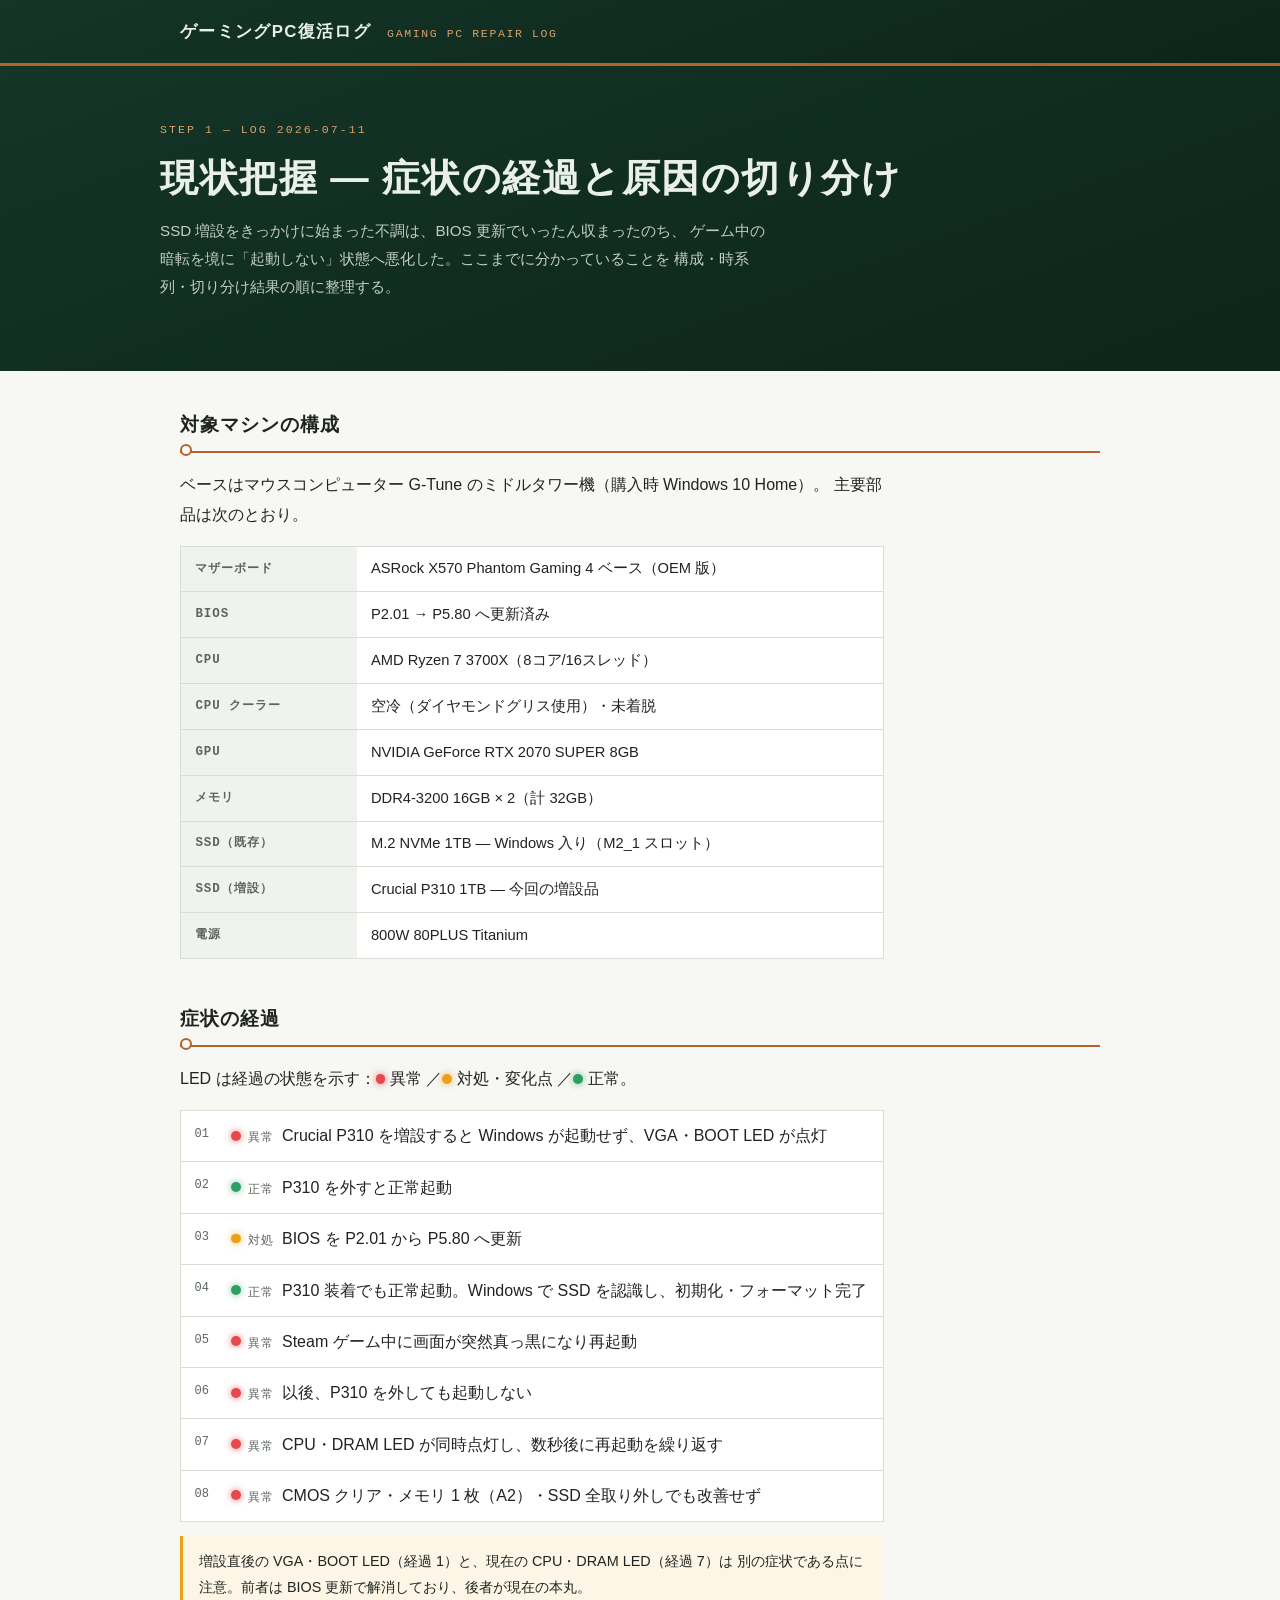
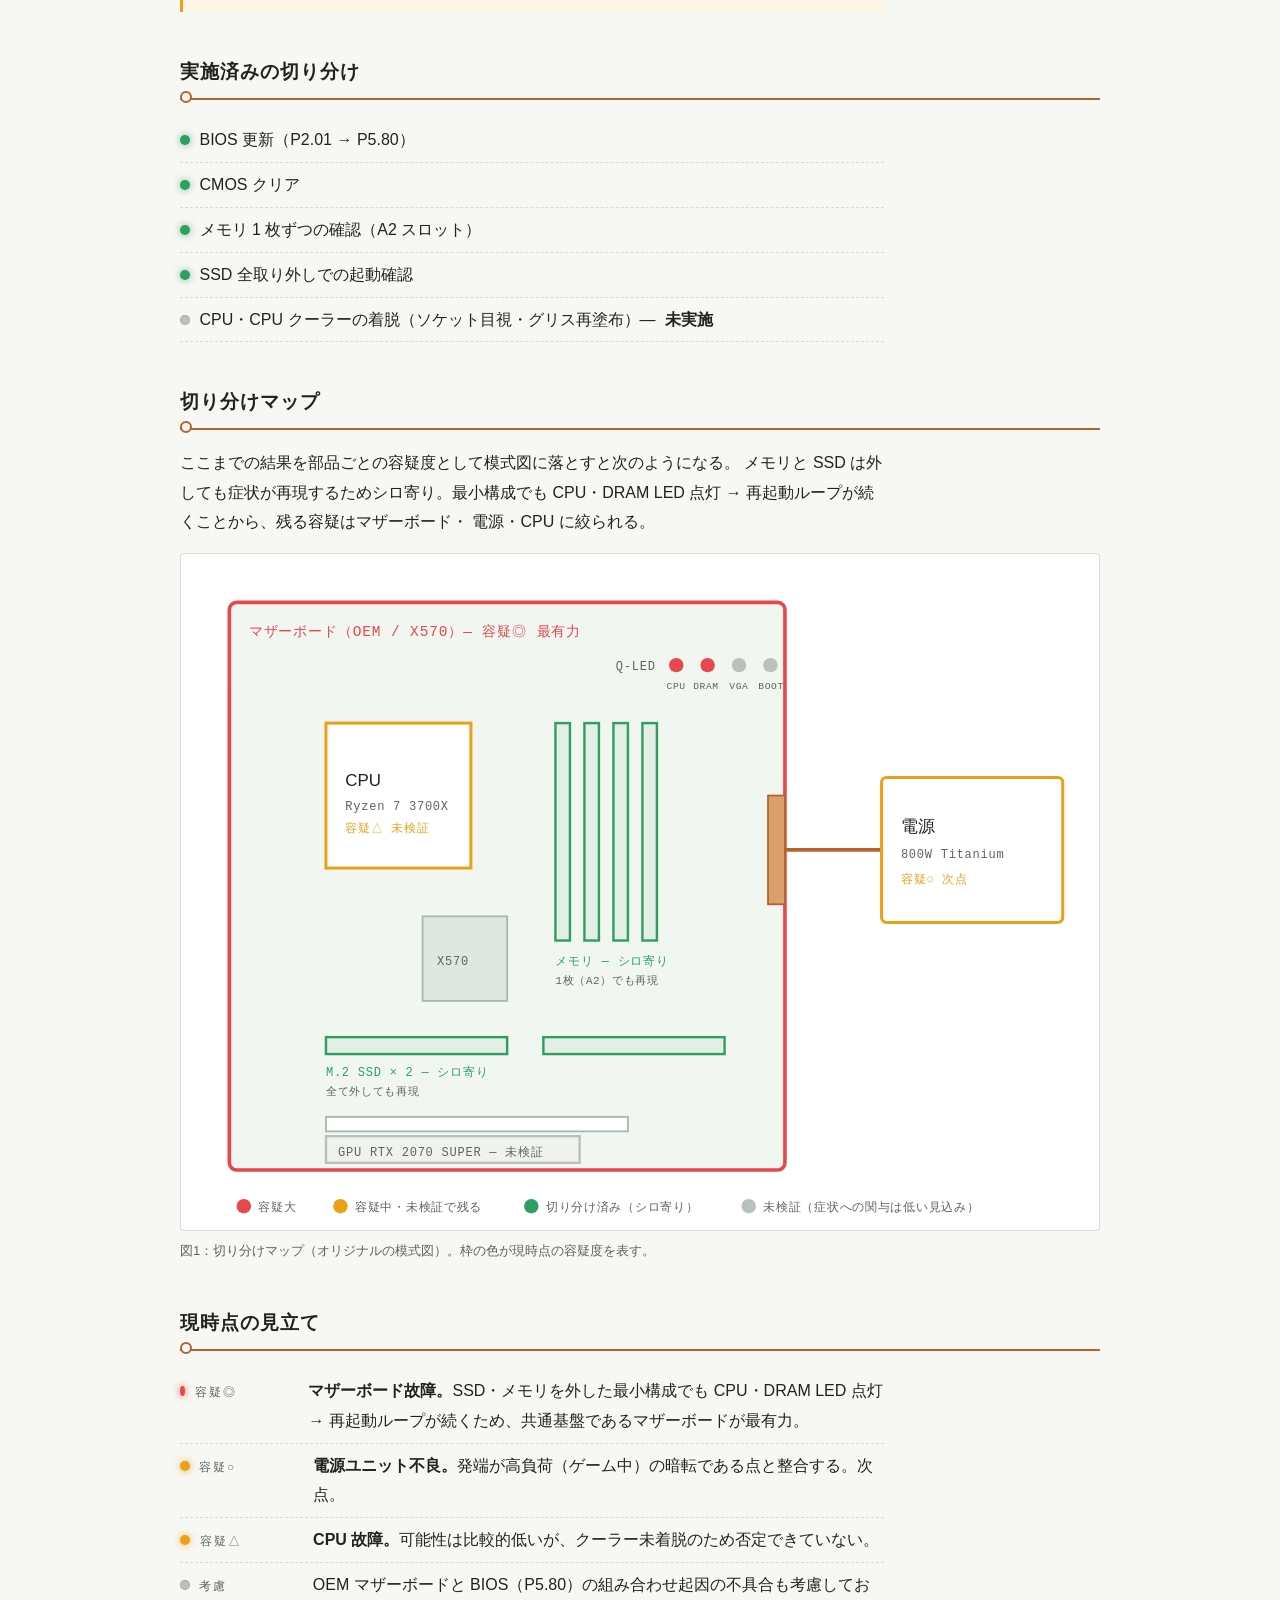
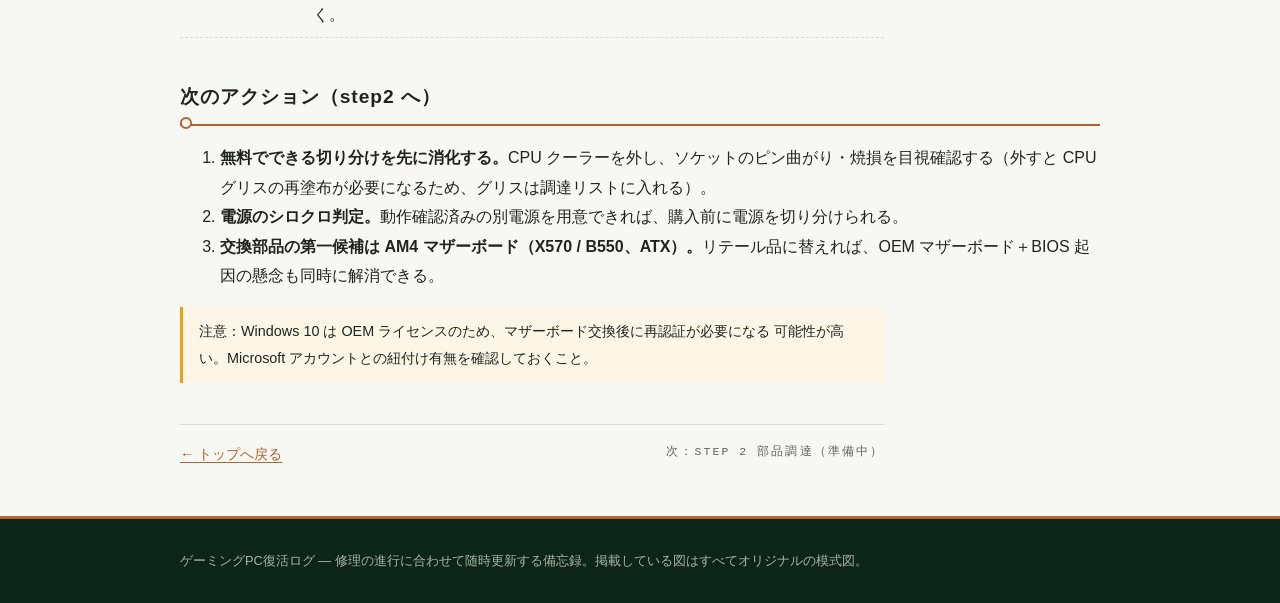
==== docs/site/step1-current-status.html @ 760cc9f0 "プロジェクト初期化と step1（現状把握）の備忘録を作成 project.txt の手順を適用し、step1 として docs/ の 2 文書から現状を整理。 備忘録サイト docs/site/ の" ====
<!DOCTYPE html>
<html lang="ja">
<head>
<meta charset="UTF-8">
<meta name="viewport" content="width=device-width, initial-scale=1">
<title>step1 現状把握 — ゲーミングPC復活ログ</title>
<meta name="description" content="故障したゲーミングPCの構成・症状の経過・原因切り分けの記録（step1）">
<link rel="stylesheet" href="style.css">
</head>
<body>

<header class="site-header">
  <div class="site-header__inner">
    <p class="site-header__title"><a href="index.html">ゲーミングPC復活ログ</a></p>
    <span class="site-header__tag">GAMING PC REPAIR LOG</span>
  </div>
</header>

<section class="hero">
  <div class="hero__inner">
    <p class="silk silk--onboard">STEP 1 — LOG 2026-07-11</p>
    <h1 class="hero__title">現状把握 — 症状の経過と原因の切り分け</h1>
    <p class="hero__lead">
      SSD 増設をきっかけに始まった不調は、BIOS 更新でいったん収まったのち、
      ゲーム中の暗転を境に「起動しない」状態へ悪化した。ここまでに分かっていることを
      構成・時系列・切り分け結果の順に整理する。
    </p>
  </div>
</section>

<main class="main">

  <section class="section">
    <h2 class="section__heading">対象マシンの構成</h2>
    <p>
      ベースはマウスコンピューター G-Tune のミドルタワー機（購入時 Windows 10 Home）。
      主要部品は次のとおり。
    </p>
    <table class="spec-table">
      <tbody>
        <tr><th>マザーボード</th><td>ASRock X570 Phantom Gaming 4 ベース（OEM 版）</td></tr>
        <tr><th>BIOS</th><td>P2.01 → P5.80 へ更新済み</td></tr>
        <tr><th>CPU</th><td>AMD Ryzen 7 3700X（8コア/16スレッド）</td></tr>
        <tr><th>CPU クーラー</th><td>空冷（ダイヤモンドグリス使用）・未着脱</td></tr>
        <tr><th>GPU</th><td>NVIDIA GeForce RTX 2070 SUPER 8GB</td></tr>
        <tr><th>メモリ</th><td>DDR4-3200 16GB × 2（計 32GB）</td></tr>
        <tr><th>SSD（既存）</th><td>M.2 NVMe 1TB — Windows 入り（M2_1 スロット）</td></tr>
        <tr><th>SSD（増設）</th><td>Crucial P310 1TB — 今回の増設品</td></tr>
        <tr><th>電源</th><td>800W 80PLUS Titanium</td></tr>
      </tbody>
    </table>
  </section>

  <section class="section">
    <h2 class="section__heading">症状の経過</h2>
    <p>
      LED は経過の状態を示す：<span class="led led--red" aria-hidden="true"></span> 異常
      ／<span class="led led--amber" aria-hidden="true"></span> 対処・変化点
      ／<span class="led led--green" aria-hidden="true"></span> 正常。
    </p>
    <ol class="timeline">
      <li><span class="led led--red" aria-hidden="true"></span><span class="timeline__state">異常</span>Crucial P310 を増設すると Windows が起動せず、VGA・BOOT LED が点灯</li>
      <li><span class="led led--green" aria-hidden="true"></span><span class="timeline__state">正常</span>P310 を外すと正常起動</li>
      <li><span class="led led--amber" aria-hidden="true"></span><span class="timeline__state">対処</span>BIOS を P2.01 から P5.80 へ更新</li>
      <li><span class="led led--green" aria-hidden="true"></span><span class="timeline__state">正常</span>P310 装着でも正常起動。Windows で SSD を認識し、初期化・フォーマット完了</li>
      <li><span class="led led--red" aria-hidden="true"></span><span class="timeline__state">異常</span>Steam ゲーム中に画面が突然真っ黒になり再起動</li>
      <li><span class="led led--red" aria-hidden="true"></span><span class="timeline__state">異常</span>以後、P310 を外しても起動しない</li>
      <li><span class="led led--red" aria-hidden="true"></span><span class="timeline__state">異常</span>CPU・DRAM LED が同時点灯し、数秒後に再起動を繰り返す</li>
      <li><span class="led led--red" aria-hidden="true"></span><span class="timeline__state">異常</span>CMOS クリア・メモリ 1 枚（A2）・SSD 全取り外しでも改善せず</li>
    </ol>
    <p class="note">
      増設直後の VGA・BOOT LED（経過 1）と、現在の CPU・DRAM LED（経過 7）は
      別の症状である点に注意。前者は BIOS 更新で解消しており、後者が現在の本丸。
    </p>
  </section>

  <section class="section">
    <h2 class="section__heading">実施済みの切り分け</h2>
    <ul class="check-list">
      <li><span class="led led--green" aria-hidden="true"></span>BIOS 更新（P2.01 → P5.80）</li>
      <li><span class="led led--green" aria-hidden="true"></span>CMOS クリア</li>
      <li><span class="led led--green" aria-hidden="true"></span>メモリ 1 枚ずつの確認（A2 スロット）</li>
      <li><span class="led led--green" aria-hidden="true"></span>SSD 全取り外しでの起動確認</li>
      <li><span class="led" aria-hidden="true"></span>CPU・CPU クーラーの着脱（ソケット目視・グリス再塗布）— <strong>未実施</strong></li>
    </ul>
  </section>

  <section class="section">
    <h2 class="section__heading">切り分けマップ</h2>
    <p>
      ここまでの結果を部品ごとの容疑度として模式図に落とすと次のようになる。
      メモリと SSD は外しても症状が再現するためシロ寄り。最小構成でも
      CPU・DRAM LED 点灯 → 再起動ループが続くことから、残る容疑はマザーボード・
      電源・CPU に絞られる。
    </p>
    <figure class="figure">
      <svg viewBox="0 0 760 560" role="img" aria-label="マザーボードの模式図。マザーボード本体が容疑大（赤）、電源と CPU が容疑中（琥珀）、メモリと SSD は切り分け済みでシロ寄り（緑）、GPU は未検証（灰）">
        <!-- 基板本体（容疑大） -->
        <rect x="40" y="40" width="460" height="470" rx="6" fill="#f2f6f1" stroke="#e5484d" stroke-width="3"/>
        <text x="56" y="68" class="svg-silk" font-size="12" fill="#e5484d">マザーボード（OEM / X570）— 容疑◎ 最有力</text>

        <!-- 診断LEDクラスタ（基板右上） -->
        <g>
          <text x="360" y="96" class="svg-silk" font-size="10" fill="#5c655d">Q-LED</text>
          <circle cx="410" cy="92" r="6" fill="#e5484d"/>
          <circle cx="436" cy="92" r="6" fill="#e5484d"/>
          <circle cx="462" cy="92" r="6" fill="#b9c2ba"/>
          <circle cx="488" cy="92" r="6" fill="#b9c2ba"/>
          <text x="402" y="112" class="svg-silk" font-size="8" fill="#5c655d">CPU</text>
          <text x="424" y="112" class="svg-silk" font-size="8" fill="#5c655d">DRAM</text>
          <text x="454" y="112" class="svg-silk" font-size="8" fill="#5c655d">VGA</text>
          <text x="478" y="112" class="svg-silk" font-size="8" fill="#5c655d">BOOT</text>
        </g>

        <!-- CPU ソケット（容疑中・未検証） -->
        <rect x="120" y="140" width="120" height="120" fill="#ffffff" stroke="#eba117" stroke-width="2.5"/>
        <text x="136" y="192" font-size="14" fill="#20241f">CPU</text>
        <text x="136" y="212" class="svg-silk" font-size="10" fill="#5c655d">Ryzen 7 3700X</text>
        <text x="136" y="230" class="svg-silk" font-size="10" fill="#eba117">容疑△ 未検証</text>

        <!-- メモリスロット（シロ寄り） -->
        <g>
          <rect x="310" y="140" width="12" height="180" fill="#e3efe6" stroke="#2f9e63" stroke-width="2"/>
          <rect x="334" y="140" width="12" height="180" fill="#e3efe6" stroke="#2f9e63" stroke-width="2"/>
          <rect x="358" y="140" width="12" height="180" fill="#e3efe6" stroke="#2f9e63" stroke-width="2"/>
          <rect x="382" y="140" width="12" height="180" fill="#e3efe6" stroke="#2f9e63" stroke-width="2"/>
          <text x="310" y="340" class="svg-silk" font-size="10" fill="#2f9e63">メモリ — シロ寄り</text>
          <text x="310" y="356" class="svg-silk" font-size="9" fill="#5c655d">1枚（A2）でも再現</text>
        </g>

        <!-- チップセット -->
        <rect x="200" y="300" width="70" height="70" fill="#dfe8e0" stroke="#a9b8ab" stroke-width="1.5"/>
        <text x="212" y="340" class="svg-silk" font-size="10" fill="#5c655d">X570</text>

        <!-- M.2 スロット（シロ寄り） -->
        <g>
          <rect x="120" y="400" width="150" height="14" fill="#e3efe6" stroke="#2f9e63" stroke-width="2"/>
          <rect x="300" y="400" width="150" height="14" fill="#e3efe6" stroke="#2f9e63" stroke-width="2"/>
          <text x="120" y="432" class="svg-silk" font-size="10" fill="#2f9e63">M.2 SSD × 2 — シロ寄り</text>
          <text x="120" y="448" class="svg-silk" font-size="9" fill="#5c655d">全て外しても再現</text>
        </g>

        <!-- PCIe スロットと GPU（未検証） -->
        <g>
          <rect x="120" y="466" width="250" height="12" fill="#ffffff" stroke="#a9b8ab" stroke-width="1.5"/>
          <rect x="120" y="482" width="210" height="22" fill="#f0f2ee" stroke="#b9c2ba" stroke-width="2"/>
          <text x="130" y="498" class="svg-silk" font-size="10" fill="#5c655d">GPU RTX 2070 SUPER — 未検証</text>
        </g>

        <!-- 24pin コネクタと電源（容疑中） -->
        <rect x="486" y="200" width="14" height="90" fill="#d9a06b" stroke="#b4632c" stroke-width="1.5"/>
        <line x1="500" y1="245" x2="580" y2="245" stroke="#b4632c" stroke-width="3"/>
        <g>
          <rect x="580" y="185" width="150" height="120" rx="4" fill="#ffffff" stroke="#eba117" stroke-width="2.5"/>
          <text x="596" y="230" font-size="14" fill="#20241f">電源</text>
          <text x="596" y="252" class="svg-silk" font-size="10" fill="#5c655d">800W Titanium</text>
          <text x="596" y="272" class="svg-silk" font-size="10" fill="#eba117">容疑○ 次点</text>
        </g>

        <!-- 凡例 -->
        <g>
          <circle cx="52" cy="540" r="6" fill="#e5484d"/>
          <text x="64" y="544" class="svg-silk" font-size="10" fill="#5c655d">容疑大</text>
          <circle cx="132" cy="540" r="6" fill="#eba117"/>
          <text x="144" y="544" class="svg-silk" font-size="10" fill="#5c655d">容疑中・未検証で残る</text>
          <circle cx="290" cy="540" r="6" fill="#2f9e63"/>
          <text x="302" y="544" class="svg-silk" font-size="10" fill="#5c655d">切り分け済み（シロ寄り）</text>
          <circle cx="470" cy="540" r="6" fill="#b9c2ba"/>
          <text x="482" y="544" class="svg-silk" font-size="10" fill="#5c655d">未検証（症状への関与は低い見込み）</text>
        </g>
      </svg>
      <figcaption>
        図1：切り分けマップ（オリジナルの模式図）。枠の色が現時点の容疑度を表す。
      </figcaption>
    </figure>
  </section>

  <section class="section">
    <h2 class="section__heading">現時点の見立て</h2>
    <ul class="suspect-list">
      <li>
        <span class="led led--red" aria-hidden="true"></span>
        <span class="silk">容疑◎</span>
        <span><strong>マザーボード故障。</strong>SSD・メモリを外した最小構成でも CPU・DRAM LED 点灯 → 再起動ループが続くため、共通基盤であるマザーボードが最有力。</span>
      </li>
      <li>
        <span class="led led--amber" aria-hidden="true"></span>
        <span class="silk">容疑○</span>
        <span><strong>電源ユニット不良。</strong>発端が高負荷（ゲーム中）の暗転である点と整合する。次点。</span>
      </li>
      <li>
        <span class="led led--amber" aria-hidden="true"></span>
        <span class="silk">容疑△</span>
        <span><strong>CPU 故障。</strong>可能性は比較的低いが、クーラー未着脱のため否定できていない。</span>
      </li>
      <li>
        <span class="led" aria-hidden="true"></span>
        <span class="silk">考慮</span>
        <span>OEM マザーボードと BIOS（P5.80）の組み合わせ起因の不具合も考慮しておく。</span>
      </li>
    </ul>
  </section>

  <section class="section">
    <h2 class="section__heading">次のアクション（step2 へ）</h2>
    <ol>
      <li><strong>無料でできる切り分けを先に消化する。</strong>CPU クーラーを外し、ソケットのピン曲がり・焼損を目視確認する（外すと CPU グリスの再塗布が必要になるため、グリスは調達リストに入れる）。</li>
      <li><strong>電源のシロクロ判定。</strong>動作確認済みの別電源を用意できれば、購入前に電源を切り分けられる。</li>
      <li><strong>交換部品の第一候補は AM4 マザーボード（X570 / B550、ATX）。</strong>リテール品に替えれば、OEM マザーボード＋BIOS 起因の懸念も同時に解消できる。</li>
    </ol>
    <p class="note">
      注意：Windows 10 は OEM ライセンスのため、マザーボード交換後に再認証が必要になる
      可能性が高い。Microsoft アカウントとの紐付け有無を確認しておくこと。
    </p>
  </section>

  <nav class="page-nav">
    <a href="index.html">← トップへ戻る</a>
    <span class="silk">次：STEP 2 部品調達（準備中）</span>
  </nav>

</main>

<footer class="site-footer">
  <div class="site-footer__inner">
    <p>ゲーミングPC復活ログ — 修理の進行に合わせて随時更新する備忘録。掲載している図はすべてオリジナルの模式図。</p>
  </div>
</footer>

</body>
</html>
---- docs/site/style.css ----
/* ==========================================================================
   ゲーミングPC復活ログ 共通スタイル
   モチーフ：マザーボード基板（基板緑・銅配線・シルク印刷ラベル・診断LED）
   外部アセットなし（ローカル file:// でも GitHub Pages でも動作する）
   ========================================================================== */

:root {
  /* パレット */
  --board: #143528;        /* 基板緑（ヘッダー・フッター） */
  --board-deep: #0d2419;   /* 基板緑の陰 */
  --copper: #b4632c;       /* 銅配線（アクセント・リンク） */
  --copper-soft: #d9a06b;  /* 銅の淡色（基板上の配線） */
  --paper: #f7f7f3;        /* 地の紙（冷白） */
  --panel: #ffffff;        /* パネル面 */
  --ink: #20241f;          /* 墨 */
  --ink-soft: #5c655d;     /* 補足文字 */
  --line: #d8ddd5;         /* 罫線 */
  --led-red: #e5484d;      /* LED：異常・容疑大 */
  --led-amber: #eba117;    /* LED：注意・容疑中 */
  --led-green: #2f9e63;    /* LED：正常・シロ */
  --led-off: #b9c2ba;      /* LED：消灯・未検証 */

  --font-body: "Hiragino Kaku Gothic ProN", "Hiragino Sans", "Yu Gothic Medium",
               "Yu Gothic", Meiryo, sans-serif;
  --font-mono: ui-monospace, "Cascadia Mono", Consolas, "Courier New", monospace;
}

* { box-sizing: border-box; }

html { -webkit-text-size-adjust: 100%; }

body {
  margin: 0;
  background: var(--paper);
  color: var(--ink);
  font-family: var(--font-body);
  font-size: 16px;
  line-height: 1.85;
}

a { color: var(--copper); text-decoration-thickness: 1px; text-underline-offset: 3px; }
a:hover { color: var(--board); }
:focus-visible { outline: 2px solid var(--copper); outline-offset: 2px; }

/* --------------------------------------------------------------------------
   ヘッダー（基板面）
   -------------------------------------------------------------------------- */

.site-header {
  background: linear-gradient(160deg, var(--board), var(--board-deep));
  color: #e9efe9;
  border-bottom: 3px solid var(--copper);
}

.site-header__inner {
  max-width: 60rem;
  margin: 0 auto;
  padding: 1rem 1.25rem;
  display: flex;
  flex-wrap: wrap;
  align-items: baseline;
  gap: 0.25rem 1rem;
}

.site-header__title {
  margin: 0;
  font-size: 1.05rem;
  font-weight: 700;
  letter-spacing: 0.08em;
}

.site-header__title a { color: inherit; text-decoration: none; }

.site-header__tag {
  font-family: var(--font-mono);
  font-size: 0.72rem;
  letter-spacing: 0.14em;
  color: var(--copper-soft);
}

/* --------------------------------------------------------------------------
   シルク印刷風ラベル（eyebrow）・メタ表記
   -------------------------------------------------------------------------- */

.silk {
  font-family: var(--font-mono);
  font-size: 0.72rem;
  letter-spacing: 0.18em;
  color: var(--ink-soft);
  text-transform: uppercase;
}

.silk--onboard { color: var(--copper-soft); }

/* --------------------------------------------------------------------------
   診断LED（シグネチャ要素）
   -------------------------------------------------------------------------- */

.led {
  display: inline-block;
  width: 0.62em;
  height: 0.62em;
  border-radius: 50%;
  background: var(--led-off);
  box-shadow: inset 0 0 0 1px rgb(0 0 0 / 12%);
  vertical-align: 0.05em;
}

.led--red   { background: var(--led-red);   box-shadow: 0 0 6px 1px rgb(229 72 77 / 55%); }
.led--amber { background: var(--led-amber); box-shadow: 0 0 6px 1px rgb(235 161 23 / 50%); }
.led--green { background: var(--led-green); box-shadow: 0 0 6px 1px rgb(47 158 99 / 45%); }

/* 症状の再現：数秒点灯 → 短く消灯（再起動ループ）。CPU・DRAM は同時点灯 */
@keyframes led-reboot-cycle {
  0%, 78% { opacity: 1; }
  84%, 96% { opacity: 0.18; }
  100% { opacity: 1; }
}

.led--cycle { animation: led-reboot-cycle 4.5s steps(1, end) infinite; }

@media (prefers-reduced-motion: reduce) {
  .led--cycle { animation: none; }
}

/* 機体ステータスパネル（ヒーロー内） */
.status-board {
  background: var(--board-deep);
  border: 1px solid rgb(217 160 107 / 35%);
  border-radius: 4px;
  padding: 0.9rem 1.1rem;
  display: inline-block;
}

.status-board__title {
  margin: 0 0 0.5rem;
  font-family: var(--font-mono);
  font-size: 0.7rem;
  letter-spacing: 0.18em;
  color: var(--copper-soft);
}

.status-board__leds {
  display: flex;
  gap: 1.4rem;
  margin: 0;
  padding: 0;
  list-style: none;
}

.status-board__leds li {
  display: flex;
  flex-direction: column;
  align-items: center;
  gap: 0.3rem;
  font-family: var(--font-mono);
  font-size: 0.72rem;
  letter-spacing: 0.1em;
  color: #cfd8cf;
}

.status-board__leds .led { width: 0.8em; height: 0.8em; }

.status-board__note {
  margin: 0.6rem 0 0;
  font-size: 0.78rem;
  color: #a7b4a7;
}

/* --------------------------------------------------------------------------
   ヒーロー
   -------------------------------------------------------------------------- */

.hero {
  background: linear-gradient(160deg, var(--board), var(--board-deep));
  color: #e9efe9;
  padding: 2.6rem 1.25rem 2.8rem;
}

.hero__inner { max-width: 60rem; margin: 0 auto; }

.hero__title {
  margin: 0.4rem 0 0.8rem;
  font-size: clamp(1.6rem, 4.5vw, 2.4rem);
  font-weight: 700;
  letter-spacing: 0.04em;
  line-height: 1.35;
}

.hero__lead {
  max-width: 38rem;
  margin: 0 0 1.6rem;
  font-size: 0.95rem;
  color: #c3cec3;
}

/* --------------------------------------------------------------------------
   本文レイアウト
   -------------------------------------------------------------------------- */

.main { max-width: 60rem; margin: 0 auto; padding: 2.2rem 1.25rem 3rem; }

.section { margin: 0 0 2.6rem; }

/* 見出し：銅配線の下線＋ヴィア（端子）ドット */
.section__heading {
  position: relative;
  margin: 0 0 1.1rem;
  padding-bottom: 0.55rem;
  font-size: 1.2rem;
  letter-spacing: 0.05em;
  border-bottom: 2px solid var(--copper);
}

.section__heading::after {
  content: "";
  position: absolute;
  left: 0;
  bottom: -5px;
  width: 8px;
  height: 8px;
  border-radius: 50%;
  background: var(--paper);
  border: 2px solid var(--copper);
}

.section p { max-width: 44rem; }

.note {
  max-width: 44rem;
  padding: 0.7rem 1rem;
  border-left: 3px solid var(--led-amber);
  background: #fdf6e7;
  border-radius: 0 3px 3px 0;
  font-size: 0.9rem;
}

/* --------------------------------------------------------------------------
   仕様テーブル（スペックシート風）
   -------------------------------------------------------------------------- */

.spec-table {
  width: 100%;
  max-width: 44rem;
  border-collapse: collapse;
  background: var(--panel);
  border: 1px solid var(--line);
  font-size: 0.92rem;
}

.spec-table th,
.spec-table td { padding: 0.55rem 0.9rem; border-bottom: 1px solid var(--line); text-align: left; }

.spec-table tr:last-child th,
.spec-table tr:last-child td { border-bottom: none; }

.spec-table th {
  width: 11rem;
  font-family: var(--font-mono);
  font-size: 0.78rem;
  letter-spacing: 0.08em;
  font-weight: 600;
  color: var(--ink-soft);
  background: #f0f2ee;
}

/* --------------------------------------------------------------------------
   タイムライン（経過）：LED 状態付き
   -------------------------------------------------------------------------- */

.timeline { list-style: none; margin: 0; padding: 0; max-width: 44rem; counter-reset: tl; }

.timeline li {
  counter-increment: tl;
  position: relative;
  padding: 0.65rem 0.9rem 0.65rem 3.1rem;
  background: var(--panel);
  border: 1px solid var(--line);
  border-top: none;
}

.timeline li:first-child { border-top: 1px solid var(--line); }

.timeline li::before {
  content: counter(tl, decimal-leading-zero);
  position: absolute;
  left: 0.85rem;
  top: 0.75rem;
  font-family: var(--font-mono);
  font-size: 0.75rem;
  color: var(--ink-soft);
}

.timeline .led { margin-right: 0.45rem; }

.timeline__state {
  font-family: var(--font-mono);
  font-size: 0.72rem;
  letter-spacing: 0.1em;
  margin-right: 0.5rem;
  color: var(--ink-soft);
}

/* --------------------------------------------------------------------------
   チェックリスト・容疑度リスト
   -------------------------------------------------------------------------- */

.check-list,
.suspect-list { list-style: none; margin: 0; padding: 0; max-width: 44rem; }

.check-list li,
.suspect-list li {
  display: flex;
  align-items: baseline;
  gap: 0.6rem;
  padding: 0.45rem 0;
  border-bottom: 1px dashed var(--line);
}

.suspect-list .silk { min-width: 6.5rem; }

/* --------------------------------------------------------------------------
   図版
   -------------------------------------------------------------------------- */

.figure { margin: 0; max-width: 100%; }

.figure svg { display: block; width: 100%; height: auto; background: var(--panel); border: 1px solid var(--line); border-radius: 4px; }

.figure figcaption {
  margin-top: 0.5rem;
  font-size: 0.82rem;
  color: var(--ink-soft);
}

/* SVG 内で使う共通クラス */
.svg-silk { font-family: var(--font-mono); letter-spacing: 0.06em; }

/* --------------------------------------------------------------------------
   備忘録一覧（index）
   -------------------------------------------------------------------------- */

.doc-list { list-style: none; margin: 0; padding: 0; display: grid; gap: 0.9rem; }

.doc-card {
  background: var(--panel);
  border: 1px solid var(--line);
  border-left: 4px solid var(--copper);
  border-radius: 0 4px 4px 0;
  padding: 0.9rem 1.1rem;
}

.doc-card__meta { display: flex; flex-wrap: wrap; gap: 0.8rem; margin-bottom: 0.2rem; }

.doc-card__title { margin: 0 0 0.25rem; font-size: 1.02rem; }

.doc-card__title a { text-decoration: none; }
.doc-card__title a:hover { text-decoration: underline; }

.doc-card__desc { margin: 0; font-size: 0.88rem; color: var(--ink-soft); }

/* --------------------------------------------------------------------------
   前後ナビ・フッター
   -------------------------------------------------------------------------- */

.page-nav {
  display: flex;
  justify-content: space-between;
  gap: 1rem;
  max-width: 44rem;
  margin-top: 2.5rem;
  padding-top: 1rem;
  border-top: 1px solid var(--line);
  font-size: 0.9rem;
}

.site-footer {
  background: var(--board-deep);
  color: #a7b4a7;
  border-top: 3px solid var(--copper);
  font-size: 0.8rem;
}

.site-footer__inner { max-width: 60rem; margin: 0 auto; padding: 1.1rem 1.25rem; }

@media (max-width: 40rem) {
  .status-board__leds { gap: 1rem; }
  .spec-table th { width: 8.5rem; }
}
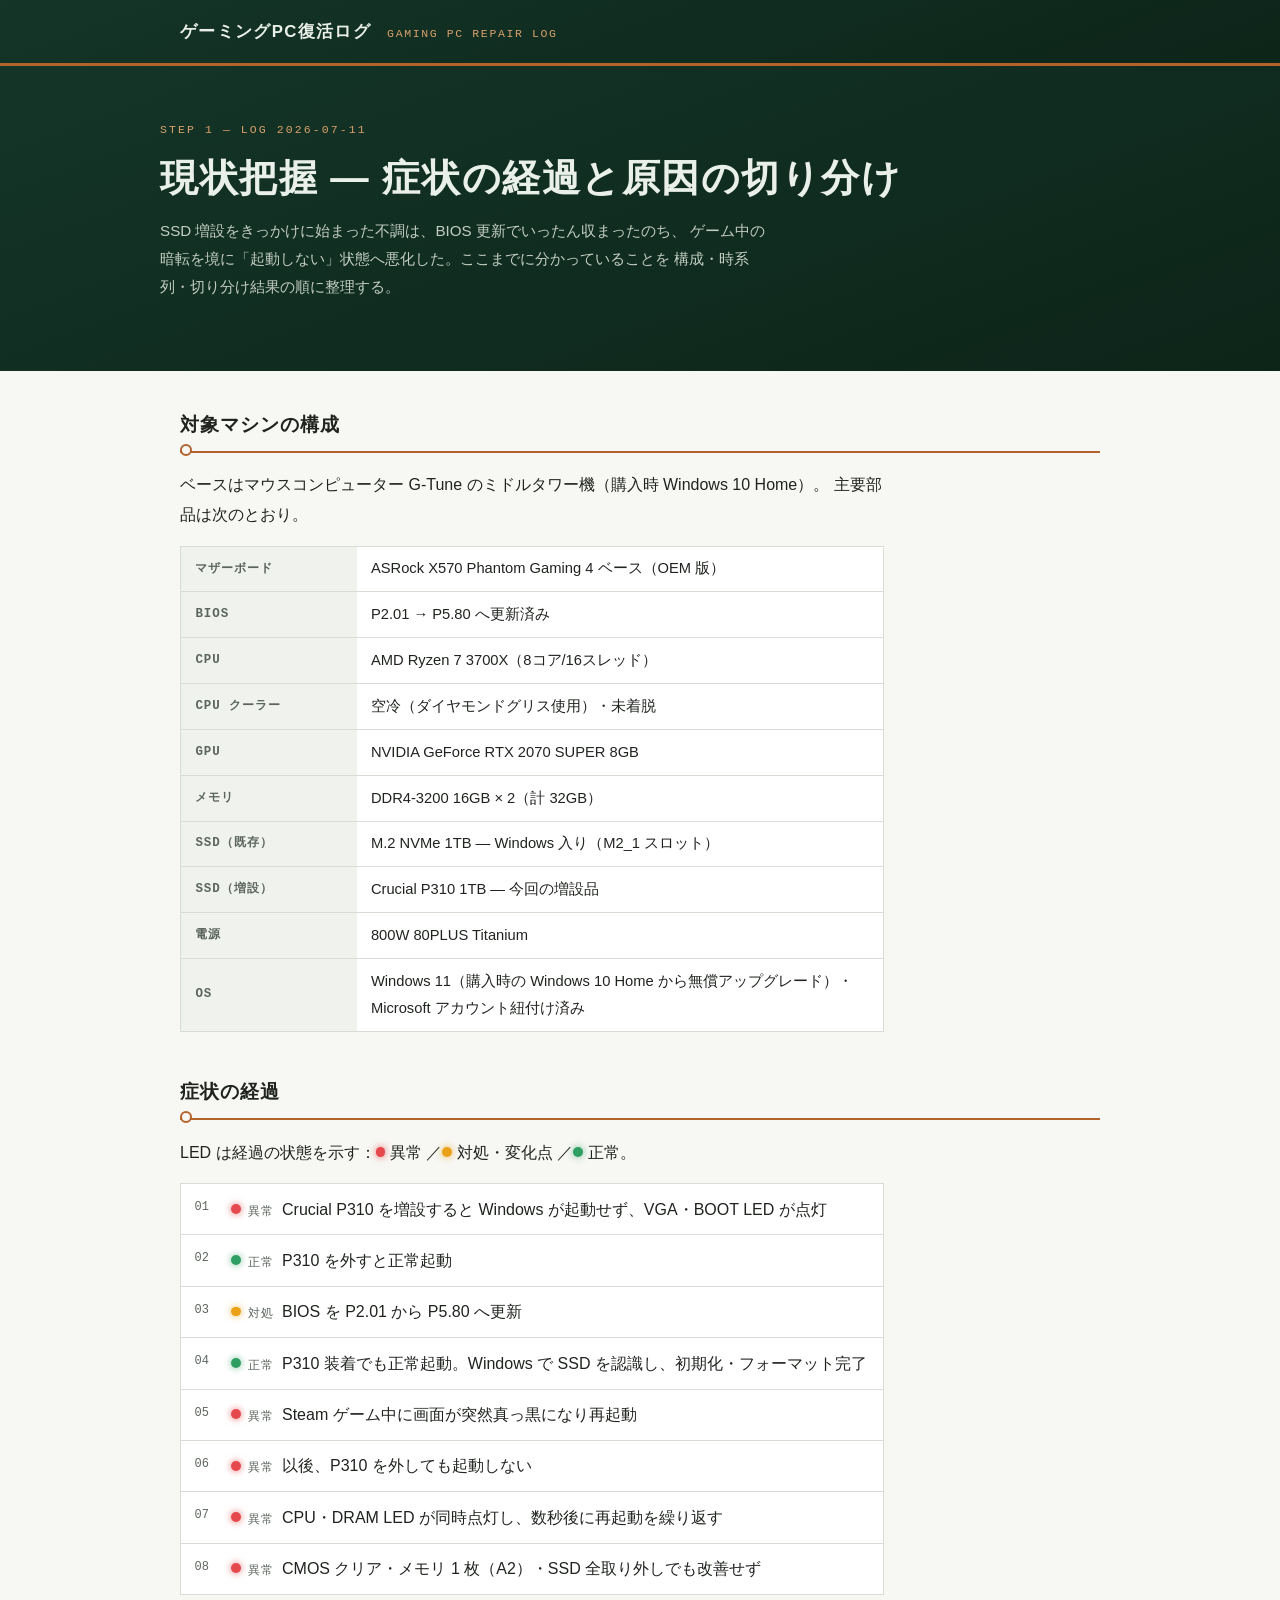
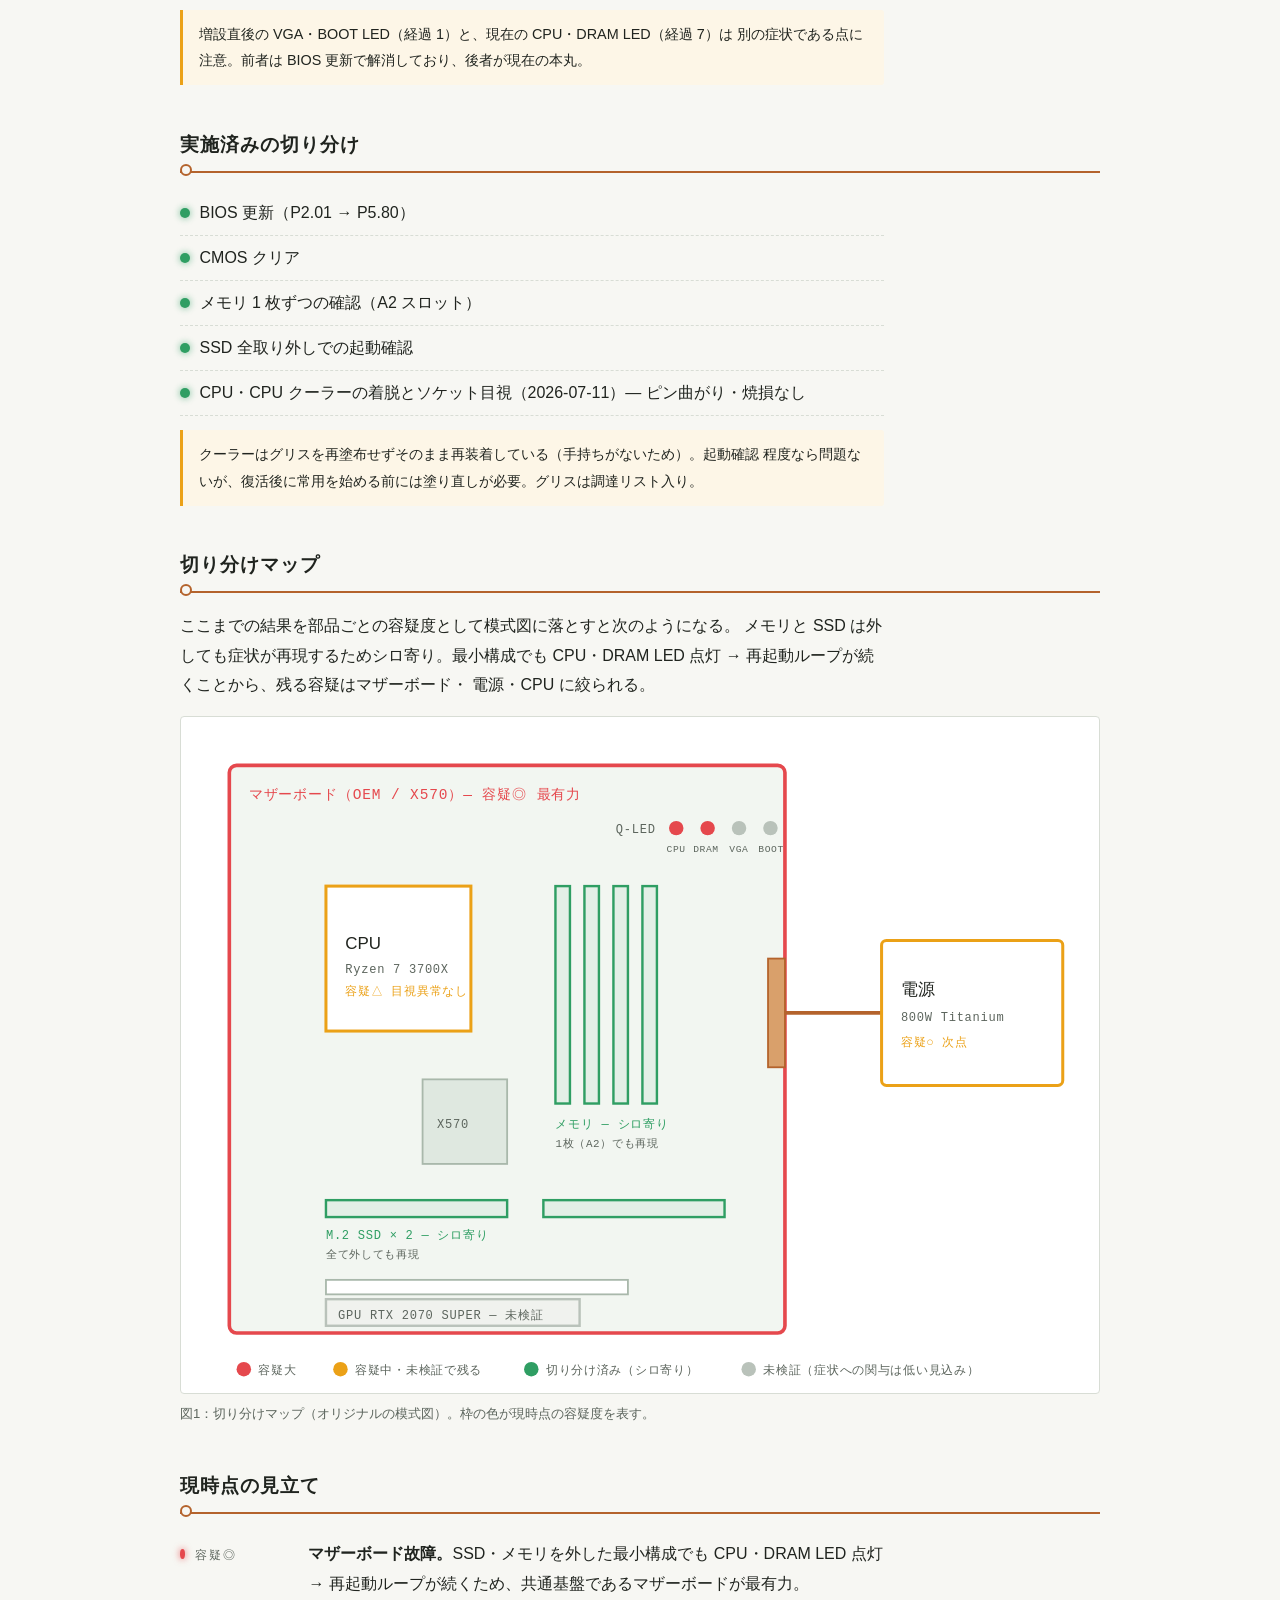
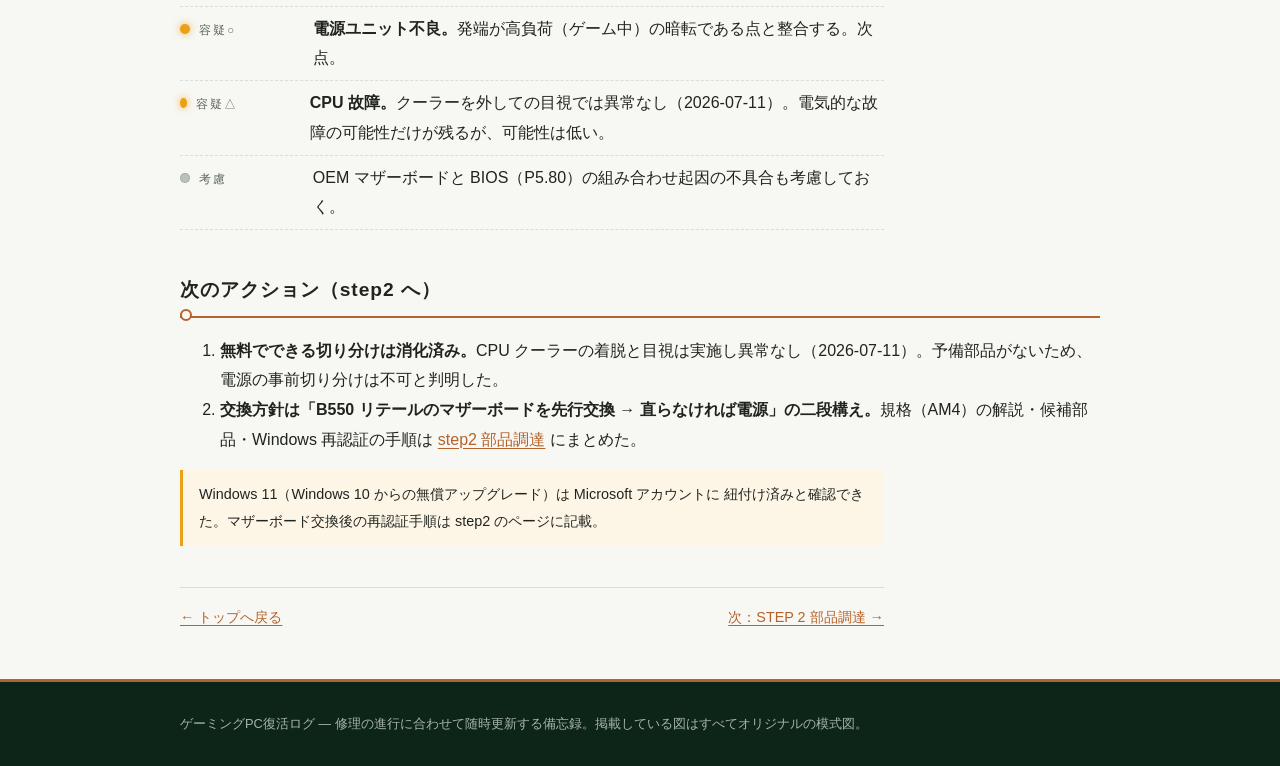
==== commit ba6752bf: "step1 の追加切り分け結果を反映し、step2（部品調達）の備忘録を追加 追加の切り分け（CPU クーラー着脱・ソケット目視で異常なし、グリス未再塗布のまま 仮組み、予備部品なしで電源の事前切り分" ====
--- a/docs/site/step1-current-status.html
+++ b/docs/site/step1-current-status.html
@@ -47,6 +47,7 @@
         <tr><th>SSD（既存）</th><td>M.2 NVMe 1TB — Windows 入り（M2_1 スロット）</td></tr>
         <tr><th>SSD（増設）</th><td>Crucial P310 1TB — 今回の増設品</td></tr>
         <tr><th>電源</th><td>800W 80PLUS Titanium</td></tr>
+        <tr><th>OS</th><td>Windows 11（購入時の Windows 10 Home から無償アップグレード）・Microsoft アカウント紐付け済み</td></tr>
       </tbody>
     </table>
   </section>
@@ -81,8 +82,12 @@
       <li><span class="led led--green" aria-hidden="true"></span>CMOS クリア</li>
       <li><span class="led led--green" aria-hidden="true"></span>メモリ 1 枚ずつの確認（A2 スロット）</li>
       <li><span class="led led--green" aria-hidden="true"></span>SSD 全取り外しでの起動確認</li>
-      <li><span class="led" aria-hidden="true"></span>CPU・CPU クーラーの着脱（ソケット目視・グリス再塗布）— <strong>未実施</strong></li>
+      <li><span class="led led--green" aria-hidden="true"></span>CPU・CPU クーラーの着脱とソケット目視（2026-07-11）— ピン曲がり・焼損なし</li>
     </ul>
+    <p class="note">
+      クーラーはグリスを再塗布せずそのまま再装着している（手持ちがないため）。起動確認
+      程度なら問題ないが、復活後に常用を始める前には塗り直しが必要。グリスは調達リスト入り。
+    </p>
   </section>
 
   <section class="section">
@@ -116,7 +121,7 @@
         <rect x="120" y="140" width="120" height="120" fill="#ffffff" stroke="#eba117" stroke-width="2.5"/>
         <text x="136" y="192" font-size="14" fill="#20241f">CPU</text>
         <text x="136" y="212" class="svg-silk" font-size="10" fill="#5c655d">Ryzen 7 3700X</text>
-        <text x="136" y="230" class="svg-silk" font-size="10" fill="#eba117">容疑△ 未検証</text>
+        <text x="136" y="230" class="svg-silk" font-size="10" fill="#eba117">容疑△ 目視異常なし</text>
 
         <!-- メモリスロット（シロ寄り） -->
         <g>
@@ -191,7 +196,7 @@
       <li>
         <span class="led led--amber" aria-hidden="true"></span>
         <span class="silk">容疑△</span>
-        <span><strong>CPU 故障。</strong>可能性は比較的低いが、クーラー未着脱のため否定できていない。</span>
+        <span><strong>CPU 故障。</strong>クーラーを外しての目視では異常なし（2026-07-11）。電気的な故障の可能性だけが残るが、可能性は低い。</span>
       </li>
       <li>
         <span class="led" aria-hidden="true"></span>
@@ -204,19 +209,18 @@
   <section class="section">
     <h2 class="section__heading">次のアクション（step2 へ）</h2>
     <ol>
-      <li><strong>無料でできる切り分けを先に消化する。</strong>CPU クーラーを外し、ソケットのピン曲がり・焼損を目視確認する（外すと CPU グリスの再塗布が必要になるため、グリスは調達リストに入れる）。</li>
-      <li><strong>電源のシロクロ判定。</strong>動作確認済みの別電源を用意できれば、購入前に電源を切り分けられる。</li>
-      <li><strong>交換部品の第一候補は AM4 マザーボード（X570 / B550、ATX）。</strong>リテール品に替えれば、OEM マザーボード＋BIOS 起因の懸念も同時に解消できる。</li>
+      <li><strong>無料でできる切り分けは消化済み。</strong>CPU クーラーの着脱と目視は実施し異常なし（2026-07-11）。予備部品がないため、電源の事前切り分けは不可と判明した。</li>
+      <li><strong>交換方針は「B550 リテールのマザーボードを先行交換 → 直らなければ電源」の二段構え。</strong>規格（AM4）の解説・候補部品・Windows 再認証の手順は <a href="step2-parts-procurement.html">step2 部品調達</a> にまとめた。</li>
     </ol>
     <p class="note">
-      注意：Windows 10 は OEM ライセンスのため、マザーボード交換後に再認証が必要になる
-      可能性が高い。Microsoft アカウントとの紐付け有無を確認しておくこと。
+      Windows 11（Windows 10 からの無償アップグレード）は Microsoft アカウントに
+      紐付け済みと確認できた。マザーボード交換後の再認証手順は step2 のページに記載。
     </p>
   </section>
 
   <nav class="page-nav">
     <a href="index.html">← トップへ戻る</a>
-    <span class="silk">次：STEP 2 部品調達（準備中）</span>
+    <a href="step2-parts-procurement.html">次：STEP 2 部品調達 →</a>
   </nav>
 
 </main>
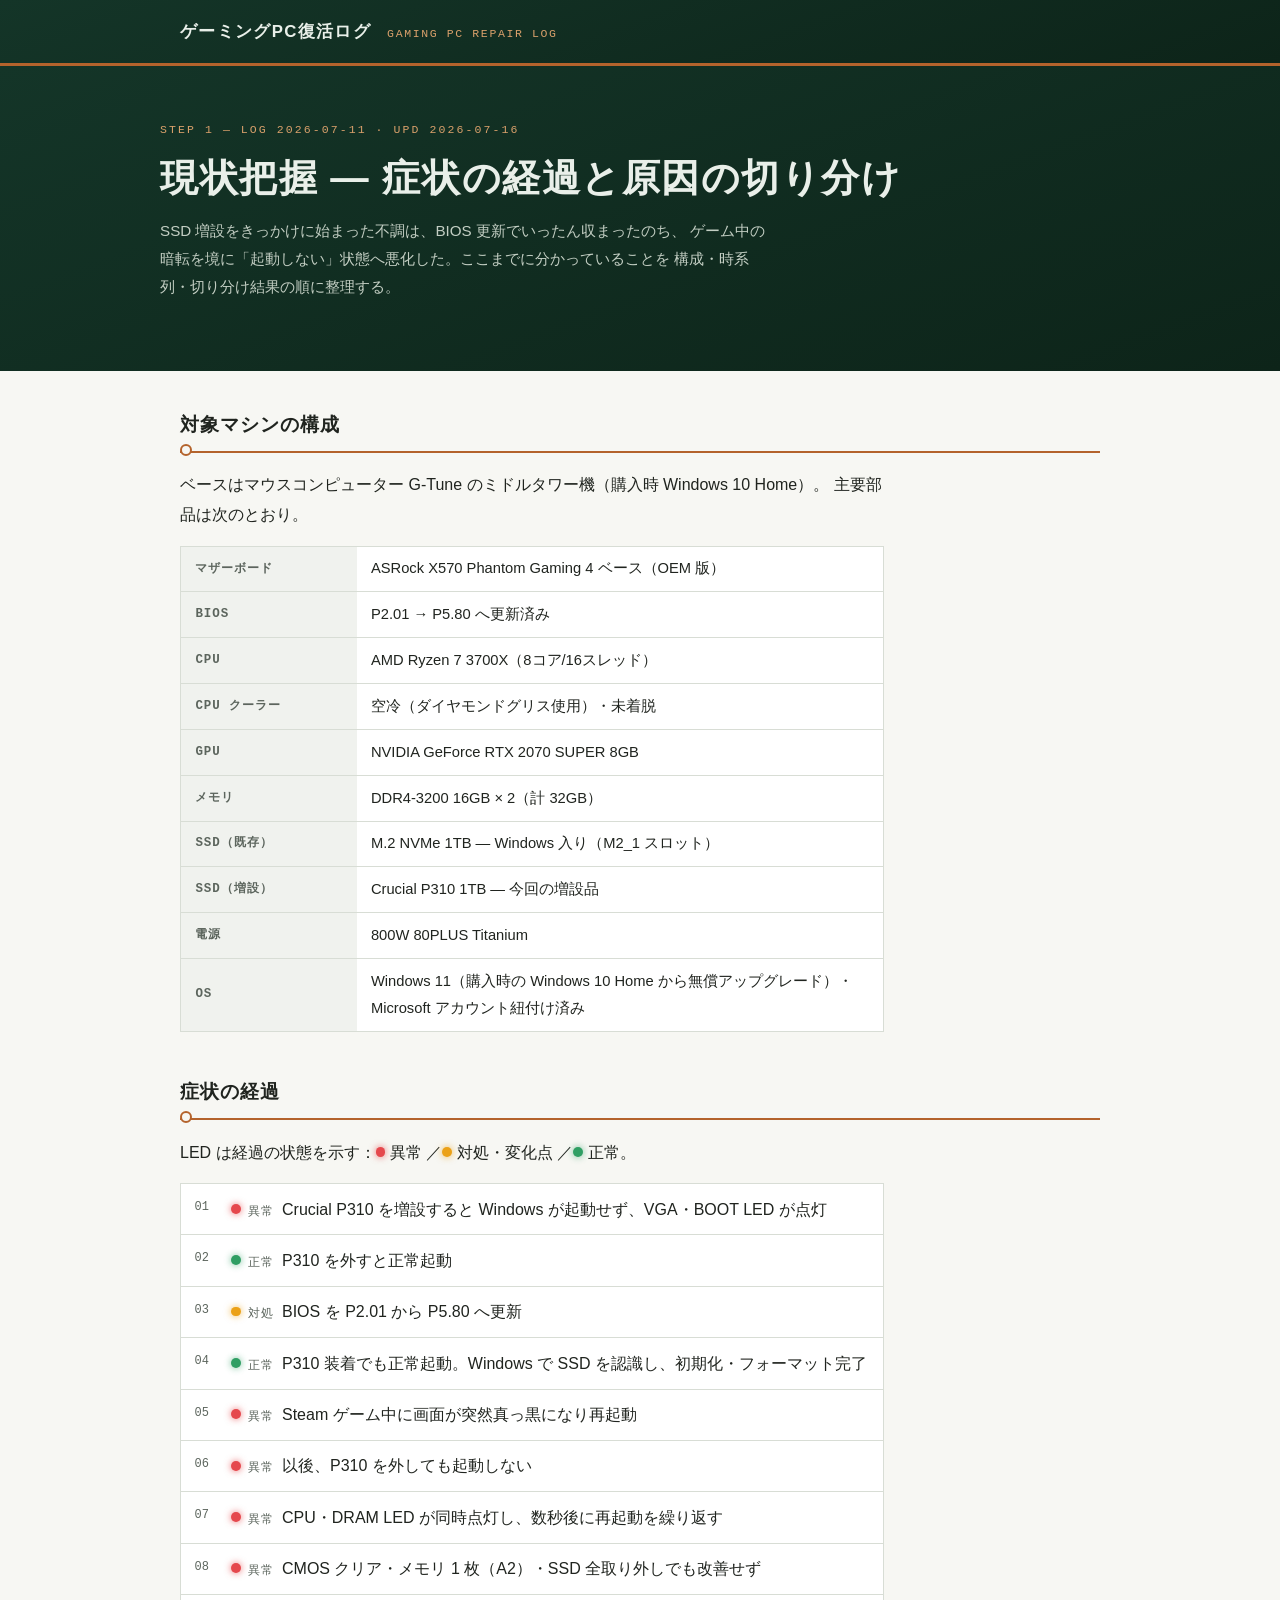
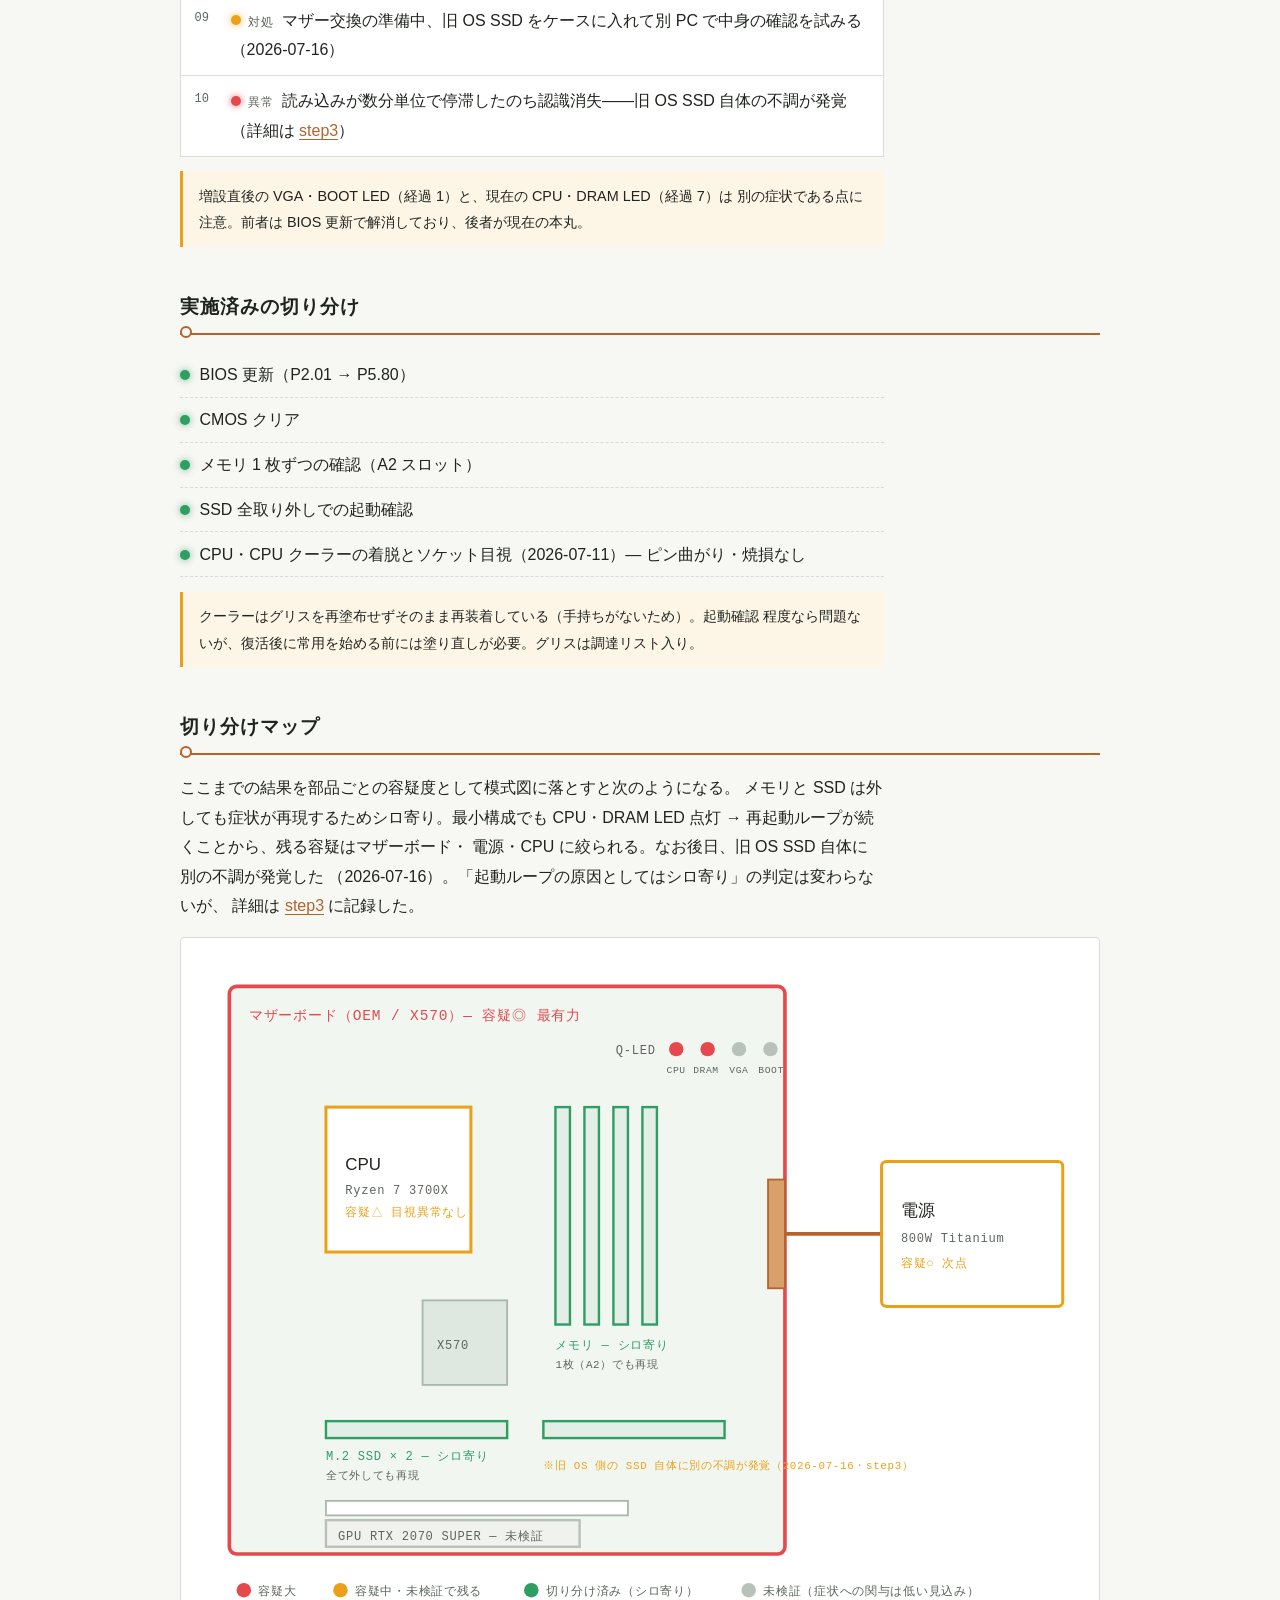
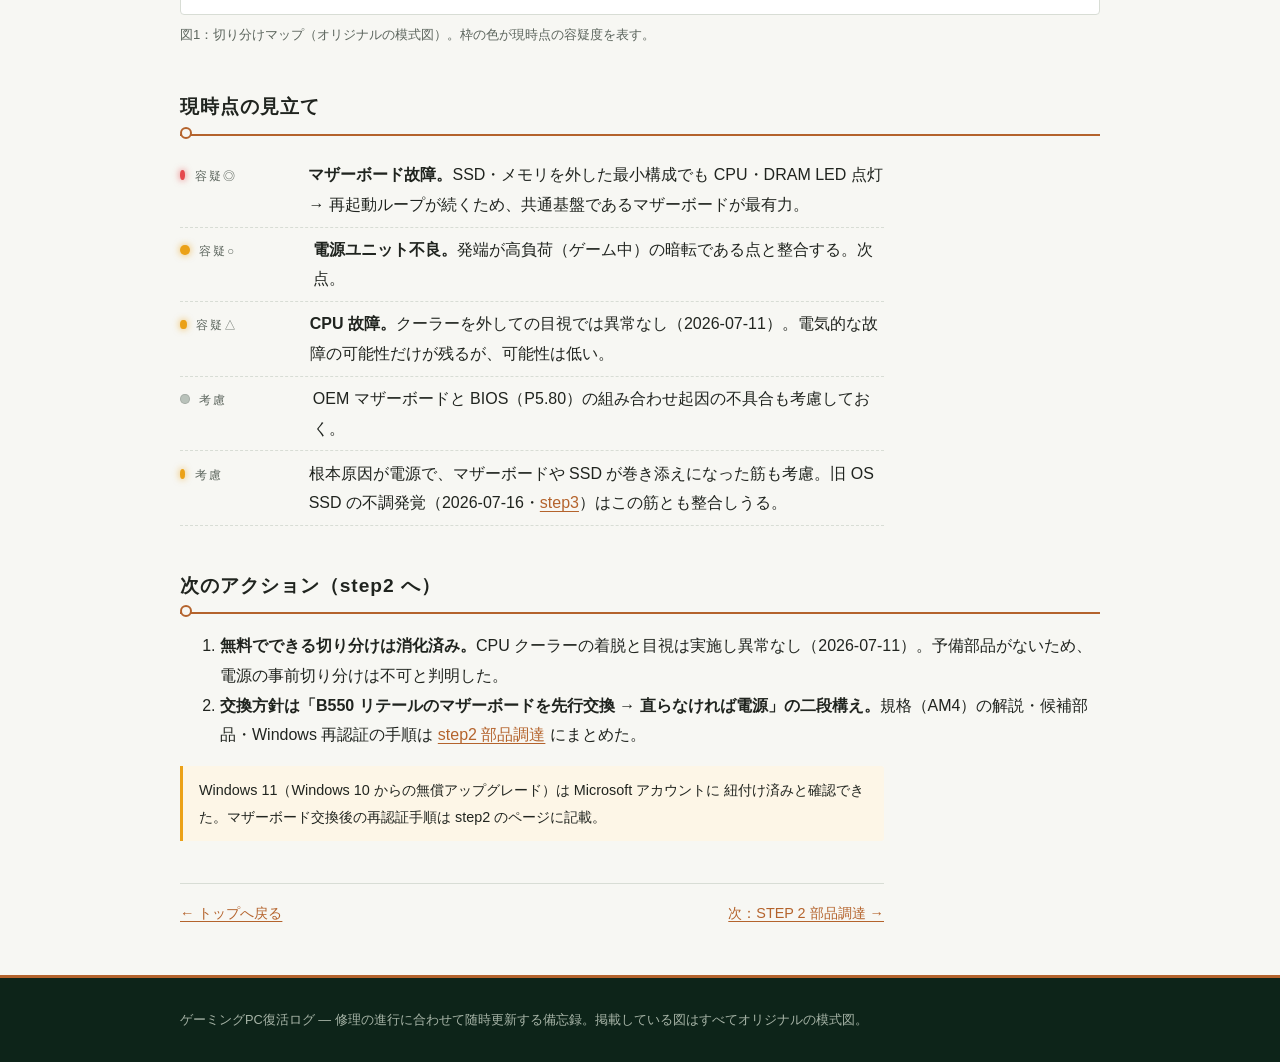
==== commit 578a2aae: "step1/step2/index: SSD 不調の追記・購入完了・step3 への導線を反映 - step1: 経過タイムラインに旧 OS SSD の不調発覚を追記、切り分けマップに注釈、   見立" ====
--- a/docs/site/step1-current-status.html
+++ b/docs/site/step1-current-status.html
@@ -18,7 +18,7 @@
 
 <section class="hero">
   <div class="hero__inner">
-    <p class="silk silk--onboard">STEP 1 — LOG 2026-07-11</p>
+    <p class="silk silk--onboard">STEP 1 — LOG 2026-07-11 · UPD 2026-07-16</p>
     <h1 class="hero__title">現状把握 — 症状の経過と原因の切り分け</h1>
     <p class="hero__lead">
       SSD 増設をきっかけに始まった不調は、BIOS 更新でいったん収まったのち、
@@ -68,6 +68,8 @@
       <li><span class="led led--red" aria-hidden="true"></span><span class="timeline__state">異常</span>以後、P310 を外しても起動しない</li>
       <li><span class="led led--red" aria-hidden="true"></span><span class="timeline__state">異常</span>CPU・DRAM LED が同時点灯し、数秒後に再起動を繰り返す</li>
       <li><span class="led led--red" aria-hidden="true"></span><span class="timeline__state">異常</span>CMOS クリア・メモリ 1 枚（A2）・SSD 全取り外しでも改善せず</li>
+      <li><span class="led led--amber" aria-hidden="true"></span><span class="timeline__state">対処</span>マザー交換の準備中、旧 OS SSD をケースに入れて別 PC で中身の確認を試みる（2026-07-16）</li>
+      <li><span class="led led--red" aria-hidden="true"></span><span class="timeline__state">異常</span>読み込みが数分単位で停滞したのち認識消失——旧 OS SSD 自体の不調が発覚（詳細は <a href="step3-assembly-verification.html">step3</a>）</li>
     </ol>
     <p class="note">
       増設直後の VGA・BOOT LED（経過 1）と、現在の CPU・DRAM LED（経過 7）は
@@ -96,7 +98,9 @@
       ここまでの結果を部品ごとの容疑度として模式図に落とすと次のようになる。
       メモリと SSD は外しても症状が再現するためシロ寄り。最小構成でも
       CPU・DRAM LED 点灯 → 再起動ループが続くことから、残る容疑はマザーボード・
-      電源・CPU に絞られる。
+      電源・CPU に絞られる。なお後日、旧 OS SSD 自体に別の不調が発覚した
+      （2026-07-16）。「起動ループの原因としてはシロ寄り」の判定は変わらないが、
+      詳細は <a href="step3-assembly-verification.html">step3</a> に記録した。
     </p>
     <figure class="figure">
       <svg viewBox="0 0 760 560" role="img" aria-label="マザーボードの模式図。マザーボード本体が容疑大（赤）、電源と CPU が容疑中（琥珀）、メモリと SSD は切り分け済みでシロ寄り（緑）、GPU は未検証（灰）">
@@ -143,6 +147,7 @@
           <rect x="300" y="400" width="150" height="14" fill="#e3efe6" stroke="#2f9e63" stroke-width="2"/>
           <text x="120" y="432" class="svg-silk" font-size="10" fill="#2f9e63">M.2 SSD × 2 — シロ寄り</text>
           <text x="120" y="448" class="svg-silk" font-size="9" fill="#5c655d">全て外しても再現</text>
+          <text x="300" y="440" class="svg-silk" font-size="9" fill="#eba117">※旧 OS 側の SSD 自体に別の不調が発覚（2026-07-16・step3）</text>
         </g>
 
         <!-- PCIe スロットと GPU（未検証） -->
@@ -203,6 +208,11 @@
         <span class="silk">考慮</span>
         <span>OEM マザーボードと BIOS（P5.80）の組み合わせ起因の不具合も考慮しておく。</span>
       </li>
+      <li>
+        <span class="led led--amber" aria-hidden="true"></span>
+        <span class="silk">考慮</span>
+        <span>根本原因が電源で、マザーボードや SSD が巻き添えになった筋も考慮。旧 OS SSD の不調発覚（2026-07-16・<a href="step3-assembly-verification.html">step3</a>）はこの筋とも整合しうる。</span>
+      </li>
     </ul>
   </section>
 
--- a/docs/site/style.css
+++ b/docs/site/style.css
@@ -264,6 +264,15 @@
   background: #f0f2ee;
 }
 
+/* 比較テーブル（3 列）：狭い画面では横スクロールで逃がす */
+.table-scroll { max-width: 44rem; overflow-x: auto; }
+.table-scroll .spec-table { min-width: 42rem; }
+
+.spec-table--compare th { width: auto; }
+.spec-table--compare tbody th { width: 9.5rem; }
+.spec-table--compare td { vertical-align: top; }
+.spec-table--compare .win { color: var(--led-green); font-weight: 700; }
+
 /* --------------------------------------------------------------------------
    タイムライン（経過）：LED 状態付き
    -------------------------------------------------------------------------- */
@@ -326,6 +335,16 @@
 .figure { margin: 0; max-width: 100%; }
 
 .figure svg { display: block; width: 100%; height: auto; background: var(--panel); border: 1px solid var(--line); border-radius: 4px; }
+
+/* 写真・スクリーンショット（本文幅に合わせて縮小表示） */
+.figure img {
+  display: block;
+  width: 100%;
+  max-width: 44rem;
+  height: auto;
+  border: 1px solid var(--line);
+  border-radius: 4px;
+}
 
 .figure figcaption {
   margin-top: 0.5rem;
